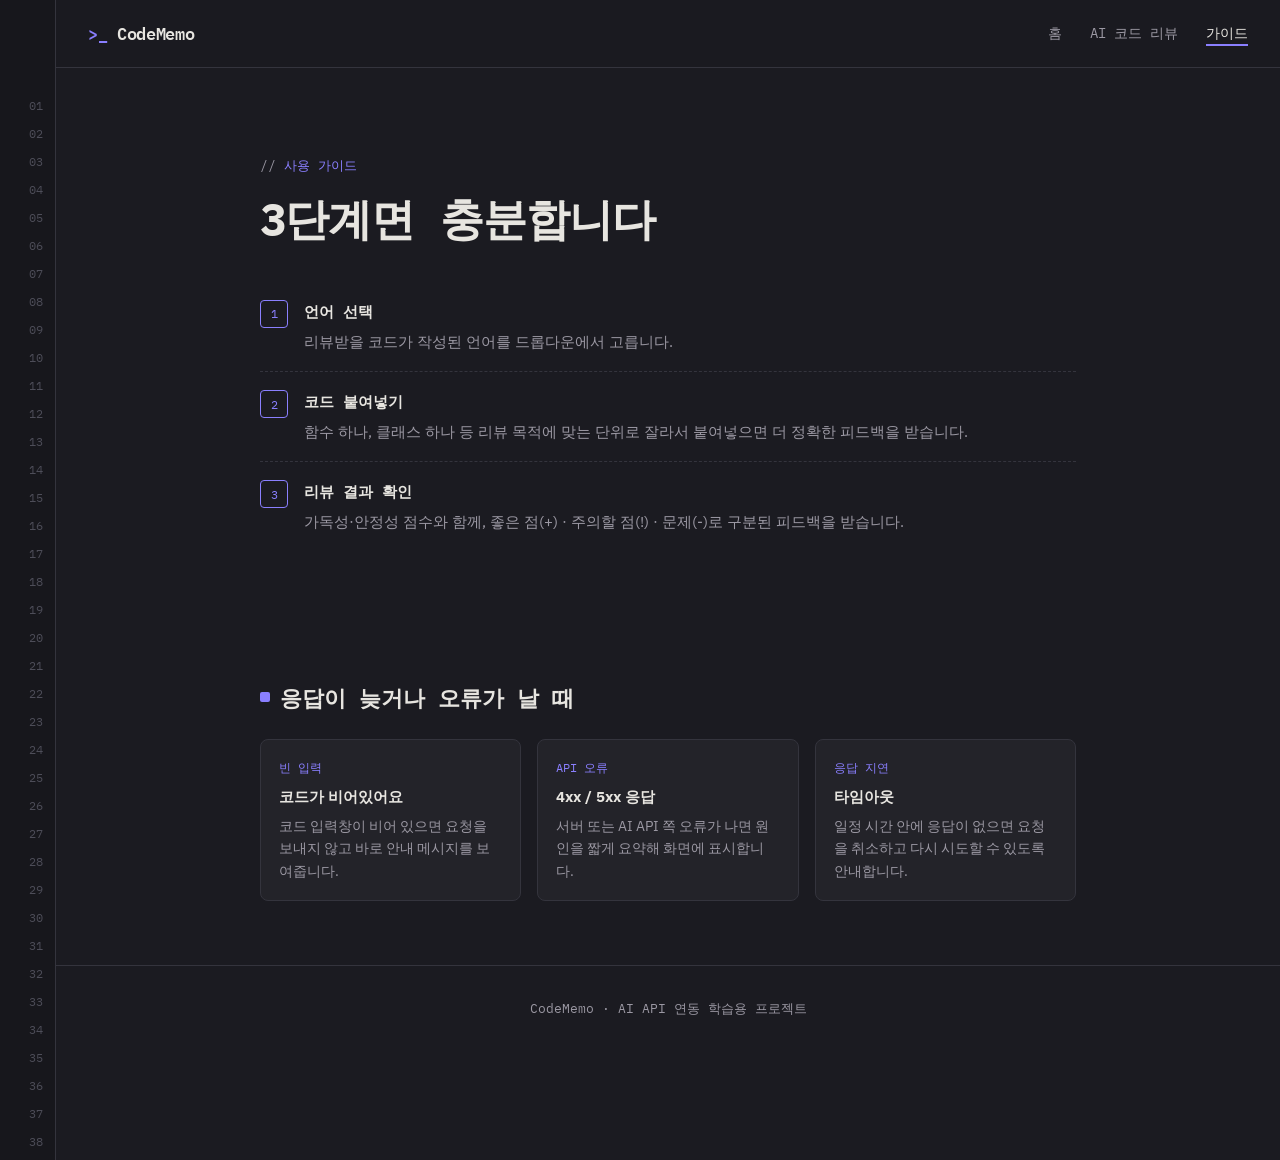
==== guide.html @ e558639f "Initial commit: CodeMemo project scaffold" ====
<!DOCTYPE html>
<html lang="ko">
<head>
<meta charset="UTF-8" />
<meta name="viewport" content="width=device-width, initial-scale=1.0" />
<title>가이드 — CodeMemo</title>
<link rel="stylesheet" href="css/style.css" />
<link rel="preconnect" href="https://fonts.googleapis.com" />
<link href="https://fonts.googleapis.com/css2?family=IBM+Plex+Mono:wght@400;500;600;700&family=IBM+Plex+Sans:wght@400;500;600&display=swap" rel="stylesheet" />
</head>
<body>
<div class="page">
  <div class="gutter" aria-hidden="true"></div>
  <div class="content">
    <nav class="nav">
      <div class="nav-brand"><span class="dot">&gt;_</span> CodeMemo</div>
      <ul class="nav-links">
        <li><a href="index.html">홈</a></li>
        <li><a href="review.html">AI 코드 리뷰</a></li>
        <li><a href="guide.html">가이드</a></li>
      </ul>
    </nav>

    <section class="hero" style="padding-bottom: 8px;">
      <p class="eyebrow">사용 가이드</p>
      <h1>3단계면 충분합니다</h1>
    </section>

    <section style="padding-top: 8px;">
      <ol class="steps">
        <li>
          <h3>언어 선택</h3>
          <p>리뷰받을 코드가 작성된 언어를 드롭다운에서 고릅니다.</p>
        </li>
        <li>
          <h3>코드 붙여넣기</h3>
          <p>함수 하나, 클래스 하나 등 리뷰 목적에 맞는 단위로 잘라서 붙여넣으면 더 정확한 피드백을 받습니다.</p>
        </li>
        <li>
          <h3>리뷰 결과 확인</h3>
          <p>가독성·안정성 점수와 함께, 좋은 점(+) · 주의할 점(!) · 문제(-)로 구분된 피드백을 받습니다.</p>
        </li>
      </ol>
    </section>

    <section>
      <h2>응답이 늦거나 오류가 날 때</h2>
      <div class="card-grid">
        <div class="mini-card">
          <p class="tag">빈 입력</p>
          <h3>코드가 비어있어요</h3>
          <p>코드 입력창이 비어 있으면 요청을 보내지 않고 바로 안내 메시지를 보여줍니다.</p>
        </div>
        <div class="mini-card">
          <p class="tag">API 오류</p>
          <h3>4xx / 5xx 응답</h3>
          <p>서버 또는 AI API 쪽 오류가 나면 원인을 짧게 요약해 화면에 표시합니다.</p>
        </div>
        <div class="mini-card">
          <p class="tag">응답 지연</p>
          <h3>타임아웃</h3>
          <p>일정 시간 안에 응답이 없으면 요청을 취소하고 다시 시도할 수 있도록 안내합니다.</p>
        </div>
      </div>
    </section>

    <footer>CodeMemo · AI API 연동 학습용 프로젝트</footer>
  </div>
</div>
<script src="js/main.js"></script>
</body>
</html>
---- css/style.css ----
/* ===========================================================
   CodeMemo — AI 코드 리뷰 도우미
   디자인 컨셉: 코드 에디터의 "거터(줄번호 여백)"와 diff 마커에서
   영감을 받은 다크 테마. 시그니처 요소: 좌측 세로 줄번호 거터.
   =========================================================== */

:root {
  /* --- 색상 토큰 --- */
  --bg: #1b1b21;           /* 에디터 배경 */
  --bg-elevated: #232329;  /* 카드/패널 배경 */
  --bg-gutter: #17171c;    /* 거터(줄번호 여백) */
  --border: #34343d;
  --text: #e7e5e0;         /* 본문 텍스트 */
  --text-dim: #9b98a3;     /* 보조 텍스트 */
  --accent: #8a7fff;       /* 인터랙션 강조(보라) */
  --good: #6fcf97;         /* 리뷰 결과: 좋음 */
  --warn: #e8a33d;         /* 리뷰 결과: 주의 */
  --bad: #e8615a;          /* 리뷰 결과: 문제 */

  /* --- 타이포그래피 --- */
  --font-mono: 'IBM Plex Mono', 'SFMono-Regular', Menlo, monospace;
  --font-sans: 'IBM Plex Sans', 'Segoe UI', sans-serif;
}

* { box-sizing: border-box; }

html { scroll-behavior: smooth; }

body {
  margin: 0;
  background: var(--bg);
  color: var(--text);
  font-family: var(--font-sans);
  line-height: 1.6;
  -webkit-font-smoothing: antialiased;
}

a { color: inherit; }

img { max-width: 100%; display: block; }

/* -----------------------------------------------------------
   레이아웃: 좌측 거터(줄번호 여백)를 페이지 전체의 시그니처로 사용.
   데스크톱에서는 실제 줄번호가 세로로 흐르고, 본문은 그 옆에 배치.
   ----------------------------------------------------------- */

.page {
  display: grid;
  grid-template-columns: 56px 1fr;
  min-height: 100vh;
}

.gutter {
  background: var(--bg-gutter);
  border-right: 1px solid var(--border);
  padding-top: 96px;
  font-family: var(--font-mono);
  font-size: 12px;
  color: #4d4d58;
  text-align: right;
  user-select: none;
}

.gutter span {
  display: block;
  height: 28px;
  padding-right: 12px;
}

.content { min-width: 0; }

/* -----------------------------------------------------------
   내비게이션
   ----------------------------------------------------------- */

.nav {
  position: sticky;
  top: 0;
  z-index: 10;
  display: flex;
  align-items: center;
  justify-content: space-between;
  padding: 20px 32px;
  background: rgba(27, 27, 33, 0.9);
  backdrop-filter: blur(6px);
  border-bottom: 1px solid var(--border);
}

.nav-brand {
  font-family: var(--font-mono);
  font-weight: 600;
  font-size: 17px;
  letter-spacing: -0.02em;
}

.nav-brand .dot { color: var(--accent); }

.nav-links {
  display: flex;
  gap: 28px;
  list-style: none;
  margin: 0;
  padding: 0;
  font-family: var(--font-mono);
  font-size: 14px;
}

.nav-links a {
  text-decoration: none;
  color: var(--text-dim);
  padding-bottom: 2px;
  border-bottom: 2px solid transparent;
  transition: color 0.15s ease, border-color 0.15s ease;
}

.nav-links a:hover,
.nav-links a[aria-current="page"] {
  color: var(--text);
  border-color: var(--accent);
}

/* -----------------------------------------------------------
   히어로 / 섹션 공통
   ----------------------------------------------------------- */

section { padding: 64px 32px; max-width: 880px; margin: 0 auto; }

.hero { padding-top: 88px; padding-bottom: 56px; }

.eyebrow {
  font-family: var(--font-mono);
  font-size: 13px;
  color: var(--accent);
  margin: 0 0 14px;
}

.eyebrow::before { content: "// "; color: var(--text-dim); }

h1 {
  font-family: var(--font-mono);
  font-size: clamp(28px, 4vw, 44px);
  line-height: 1.25;
  letter-spacing: -0.02em;
  margin: 0 0 20px;
}

h1 .accent { color: var(--accent); }

.lede {
  font-size: 17px;
  color: var(--text-dim);
  max-width: 56ch;
  margin: 0 0 32px;
}

h2 {
  font-family: var(--font-mono);
  font-size: 22px;
  margin: 0 0 24px;
  display: flex;
  align-items: center;
  gap: 10px;
}

h2::before {
  content: "";
  width: 10px;
  height: 10px;
  border-radius: 2px;
  background: var(--accent);
  display: inline-block;
}

/* -----------------------------------------------------------
   버튼 / 폼
   ----------------------------------------------------------- */

.btn {
  display: inline-flex;
  align-items: center;
  gap: 8px;
  font-family: var(--font-mono);
  font-size: 14px;
  font-weight: 600;
  padding: 12px 20px;
  border-radius: 6px;
  border: 1px solid var(--accent);
  background: var(--accent);
  color: #14141a;
  cursor: pointer;
  transition: transform 0.1s ease, box-shadow 0.15s ease;
}

.btn:hover { box-shadow: 0 0 0 3px rgba(138, 127, 255, 0.25); }
.btn:active { transform: translateY(1px); }
.btn:disabled { opacity: 0.5; cursor: not-allowed; box-shadow: none; }

.btn-ghost {
  background: transparent;
  color: var(--text);
  border-color: var(--border);
}

textarea, select, input {
  font-family: var(--font-mono);
  font-size: 13.5px;
  background: var(--bg-elevated);
  color: var(--text);
  border: 1px solid var(--border);
  border-radius: 6px;
  padding: 12px 14px;
  width: 100%;
}

textarea {
  min-height: 260px;
  resize: vertical;
  line-height: 1.55;
  tab-size: 2;
}

textarea:focus, select:focus, input:focus, .btn:focus-visible {
  outline: 2px solid var(--accent);
  outline-offset: 2px;
}

label {
  display: block;
  font-family: var(--font-mono);
  font-size: 12.5px;
  color: var(--text-dim);
  margin-bottom: 8px;
}

.field { margin-bottom: 20px; }
.field-row { display: flex; gap: 16px; flex-wrap: wrap; }
.field-row .field { flex: 1; min-width: 160px; }

/* -----------------------------------------------------------
   리뷰 결과 카드
   ----------------------------------------------------------- */

.result-card {
  background: var(--bg-elevated);
  border: 1px solid var(--border);
  border-radius: 8px;
  padding: 24px;
  margin-top: 28px;
}

.result-score {
  display: flex;
  align-items: baseline;
  gap: 10px;
  margin-bottom: 20px;
  font-family: var(--font-mono);
}

.result-score .num { font-size: 32px; font-weight: 600; color: var(--good); }
.result-score .label { color: var(--text-dim); font-size: 13px; }

.finding {
  display: flex;
  gap: 12px;
  padding: 12px 0;
  border-top: 1px dashed var(--border);
}

.finding:first-of-type { border-top: none; }

.finding .marker {
  font-family: var(--font-mono);
  font-weight: 700;
  width: 20px;
  flex-shrink: 0;
}

.finding.good .marker { color: var(--good); }
.finding.warn .marker { color: var(--warn); }
.finding.bad .marker { color: var(--bad); }

.finding .body p { margin: 0 0 4px; }
.finding .tag {
  font-family: var(--font-mono);
  font-size: 11px;
  color: var(--text-dim);
  text-transform: uppercase;
  letter-spacing: 0.04em;
}

.status-msg {
  font-family: var(--font-mono);
  font-size: 13.5px;
  padding: 14px 16px;
  border-radius: 6px;
  margin-top: 16px;
  border: 1px solid var(--border);
}

.status-msg.error { border-color: var(--bad); color: var(--bad); background: rgba(232, 97, 90, 0.08); }
.status-msg.loading { border-color: var(--accent); color: var(--accent); background: rgba(138, 127, 255, 0.08); }

/* -----------------------------------------------------------
   가이드 페이지: 단계 리스트
   ----------------------------------------------------------- */

.steps { list-style: none; margin: 0; padding: 0; counter-reset: step; }

.steps li {
  counter-increment: step;
  position: relative;
  padding: 18px 0 18px 44px;
  border-top: 1px dashed var(--border);
}

.steps li:first-child { border-top: none; }

.steps li::before {
  content: counter(step);
  position: absolute;
  left: 0;
  top: 18px;
  font-family: var(--font-mono);
  font-size: 12px;
  width: 26px;
  height: 26px;
  border: 1px solid var(--accent);
  color: var(--accent);
  border-radius: 4px;
  display: flex;
  align-items: center;
  justify-content: center;
}

.steps h3 { margin: 0 0 6px; font-size: 15px; font-family: var(--font-mono); }
.steps p { margin: 0; color: var(--text-dim); font-size: 14.5px; }

.card-grid {
  display: grid;
  grid-template-columns: repeat(auto-fit, minmax(220px, 1fr));
  gap: 16px;
  margin-top: 8px;
}

.mini-card {
  background: var(--bg-elevated);
  border: 1px solid var(--border);
  border-radius: 8px;
  padding: 18px;
}

.mini-card .tag { color: var(--accent); font-family: var(--font-mono); font-size: 12px; }
.mini-card h3 { font-size: 15px; margin: 8px 0 6px; }
.mini-card p { margin: 0; color: var(--text-dim); font-size: 14px; }

footer {
  padding: 32px;
  text-align: center;
  color: var(--text-dim);
  font-family: var(--font-mono);
  font-size: 12.5px;
  border-top: 1px solid var(--border);
}

/* -----------------------------------------------------------
   반응형: 태블릿 / 모바일에서는 거터를 숨겨 공간을 확보
   ----------------------------------------------------------- */

@media (max-width: 720px) {
  .page { grid-template-columns: 1fr; }
  .gutter { display: none; }
  .nav { padding: 16px 20px; }
  .nav-links { gap: 16px; font-size: 13px; }
  section { padding: 40px 20px; }
  .field-row { flex-direction: column; }
}

@media (prefers-reduced-motion: reduce) {
  html { scroll-behavior: auto; }
  * { transition: none !important; }
}
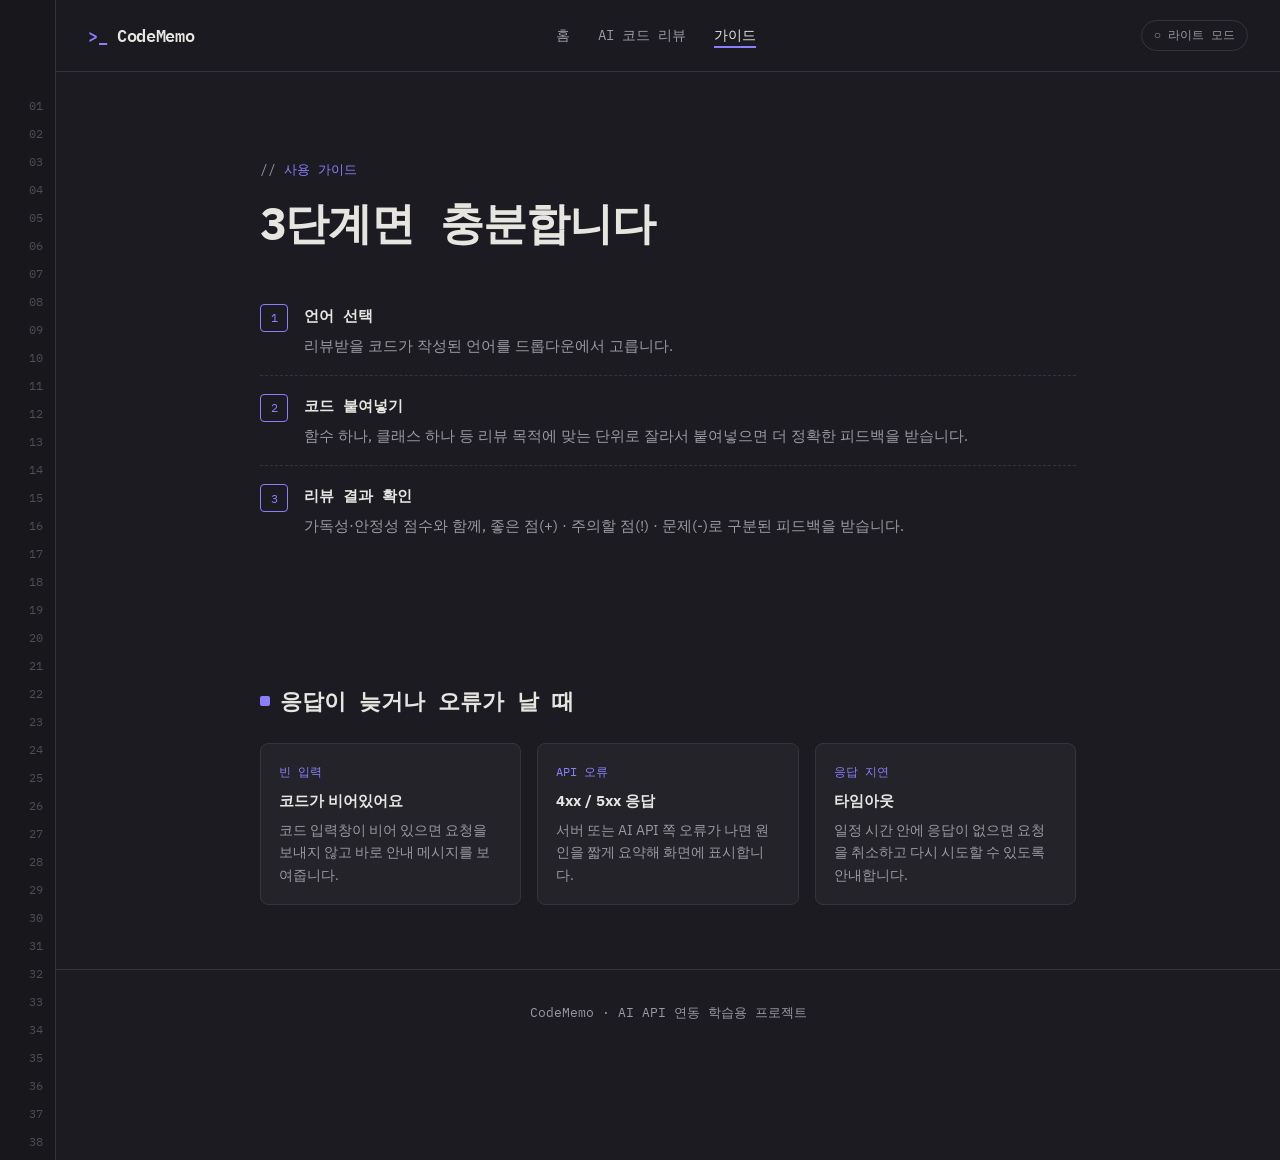
==== commit 77b06235: "보너스: 다크/라이트 토글 + 리뷰 기록 저장 기능 추가" ====
--- a/guide.html
+++ b/guide.html
@@ -19,6 +19,7 @@
         <li><a href="review.html">AI 코드 리뷰</a></li>
         <li><a href="guide.html">가이드</a></li>
       </ul>
+      <button type="button" class="theme-toggle" aria-label="다크/라이트 모드 전환">○ 라이트 모드</button>
     </nav>
 
     <section class="hero" style="padding-bottom: 8px;">
--- a/css/style.css
+++ b/css/style.css
@@ -22,6 +22,27 @@
   --font-sans: 'IBM Plex Sans', 'Segoe UI', sans-serif;
 }
 
+/* -----------------------------------------------------------
+   라이트 모드 (보너스: UX 고도화 — 다크/라이트 토글)
+   html[data-theme="light"]가 붙으면 이 값들로 덮어써진다.
+   ----------------------------------------------------------- */
+html[data-theme="light"] {
+  --bg: #f6f5f2;
+  --bg-elevated: #ffffff;
+  --bg-gutter: #ece9e2;
+  --border: #dcd8ce;
+  --text: #23221f;
+  --text-dim: #6b6860;
+  --accent: #6653e0;
+  --good: #1f8a56;
+  --warn: #b5720c;
+  --bad: #c33c34;
+}
+
+html[data-theme="light"] .gutter { color: #b4b0a4; }
+html[data-theme="light"] .nav { background: rgba(246, 245, 242, 0.9); }
+html[data-theme="light"] .btn { color: #ffffff; }
+
 * { box-sizing: border-box; }
 
 html { scroll-behavior: smooth; }
@@ -118,6 +139,25 @@
   color: var(--text);
   border-color: var(--accent);
 }
+
+/* 다크/라이트 테마 토글 버튼 */
+.theme-toggle {
+  font-family: var(--font-mono);
+  font-size: 12px;
+  background: transparent;
+  border: 1px solid var(--border);
+  color: var(--text-dim);
+  border-radius: 999px;
+  padding: 6px 12px;
+  cursor: pointer;
+  margin-left: 24px;
+  display: inline-flex;
+  align-items: center;
+  gap: 6px;
+  transition: color 0.15s ease, border-color 0.15s ease;
+}
+
+.theme-toggle:hover { color: var(--accent); border-color: var(--accent); }
 
 /* -----------------------------------------------------------
    히어로 / 섹션 공통
@@ -353,6 +393,80 @@
 .mini-card h3 { font-size: 15px; margin: 8px 0 6px; }
 .mini-card p { margin: 0; color: var(--text-dim); font-size: 14px; }
 
+/* -----------------------------------------------------------
+   보너스: 최근 리뷰 기록(로컬 저장소 기반)
+   ----------------------------------------------------------- */
+
+.history-header {
+  display: flex;
+  align-items: center;
+  justify-content: space-between;
+}
+
+.history-clear {
+  font-family: var(--font-mono);
+  font-size: 12px;
+  color: var(--text-dim);
+  background: transparent;
+  border: none;
+  cursor: pointer;
+  text-decoration: underline;
+  padding: 0;
+}
+
+.history-clear:hover { color: var(--bad); }
+
+.history-list { list-style: none; margin: 0; padding: 0; }
+
+.history-item {
+  display: flex;
+  align-items: center;
+  gap: 14px;
+  padding: 12px 14px;
+  border: 1px solid var(--border);
+  border-radius: 6px;
+  margin-bottom: 8px;
+  background: var(--bg-elevated);
+  cursor: pointer;
+  width: 100%;
+  text-align: left;
+  font-family: var(--font-sans);
+  color: var(--text);
+}
+
+.history-item:hover { border-color: var(--accent); }
+
+.history-item .h-score {
+  font-family: var(--font-mono);
+  font-weight: 700;
+  color: var(--good);
+  width: 34px;
+  flex-shrink: 0;
+}
+
+.history-item .h-meta { flex: 1; min-width: 0; }
+.history-item .h-lang {
+  font-family: var(--font-mono);
+  font-size: 12px;
+  color: var(--accent);
+  text-transform: uppercase;
+}
+.history-item .h-time { font-size: 12.5px; color: var(--text-dim); margin-left: 8px; }
+.history-item .h-snippet {
+  font-family: var(--font-mono);
+  font-size: 12.5px;
+  color: var(--text-dim);
+  white-space: nowrap;
+  overflow: hidden;
+  text-overflow: ellipsis;
+}
+
+.history-empty {
+  font-size: 13.5px;
+  color: var(--text-dim);
+  font-family: var(--font-mono);
+}
+
 footer {
   padding: 32px;
   text-align: center;
